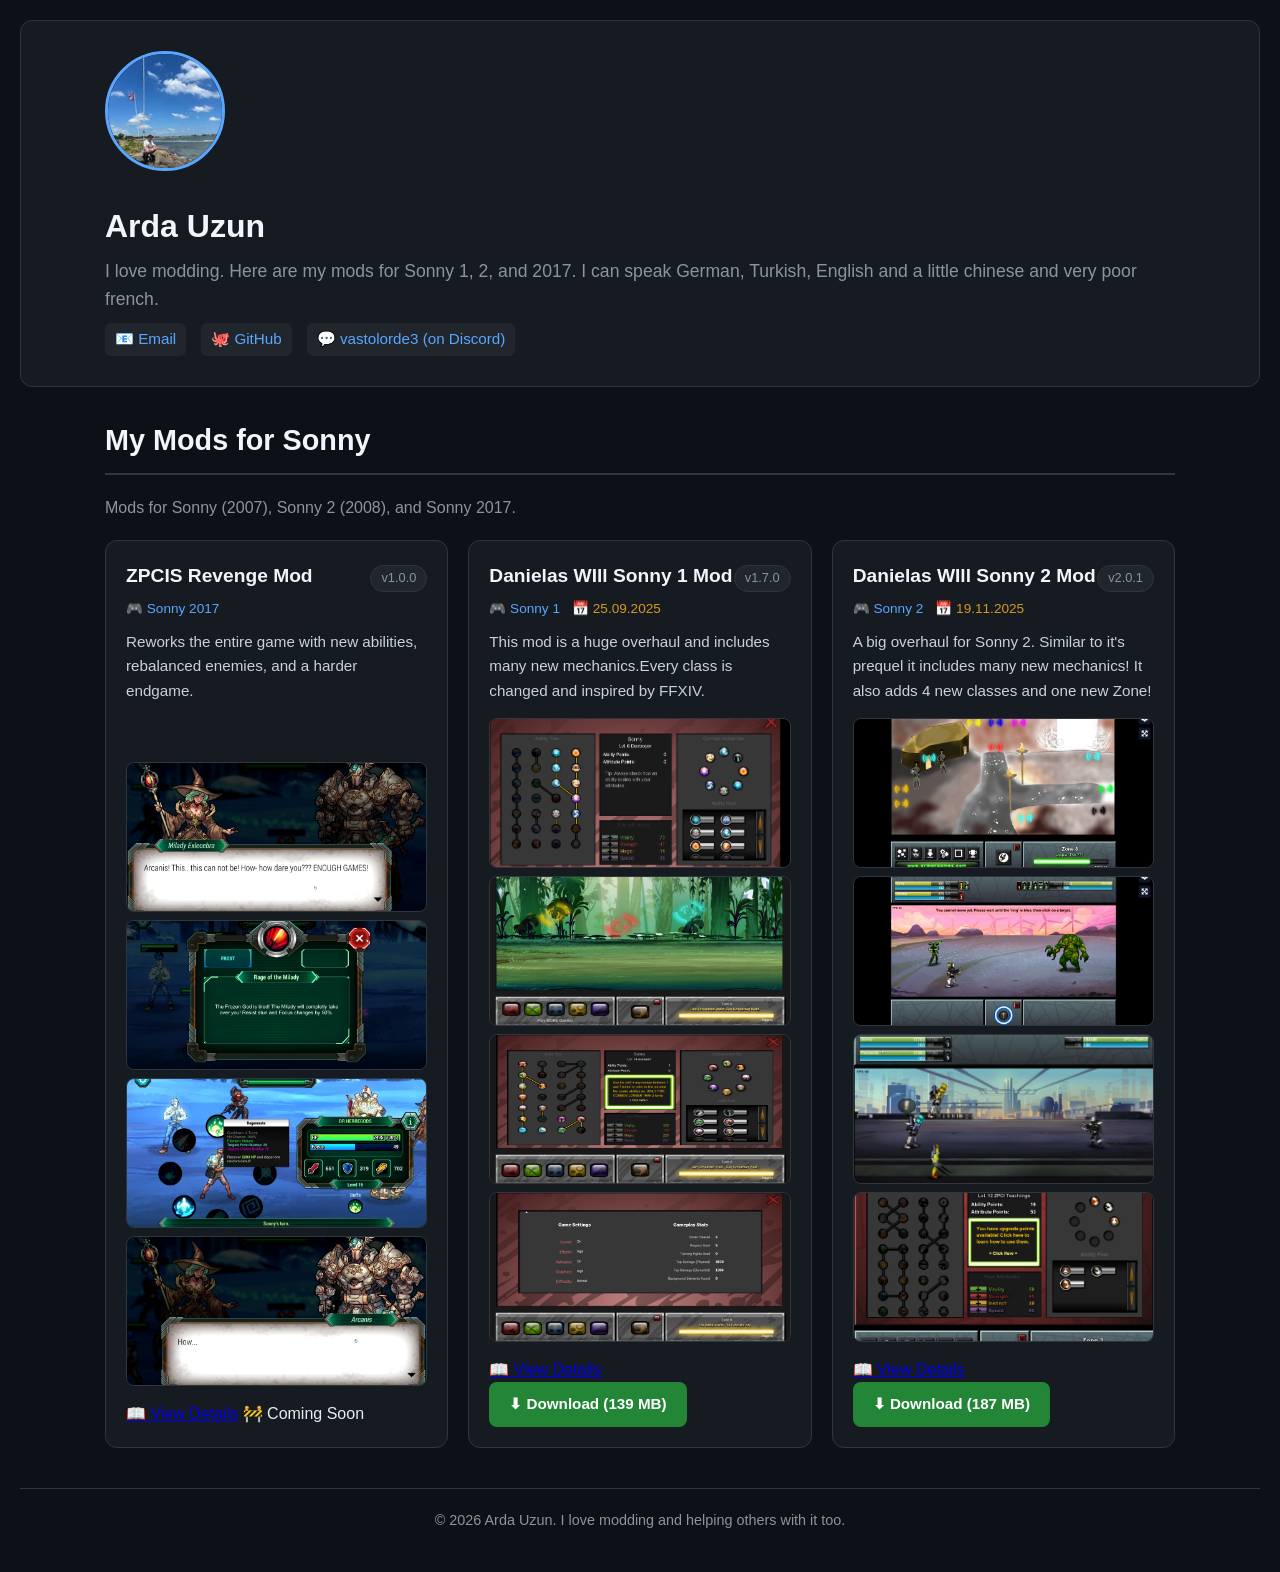
==== index.html @ 2cc6fa06 "Add files via upload" ====
<!DOCTYPE html>
<html lang="en">
<head>
    <meta charset="UTF-8">
    <meta name="viewport" content="width=device-width, initial-scale=1.0">
    <title>Arda Uzun - Sonny Mods</title>
    <link rel="stylesheet" href="style.css">
</head>
<body>

    <!-- ============================================ -->
    <!-- HEADER / ABOUT ME SECTION                    -->
    <!-- ============================================ -->
    <header>
        <div class="container">
            <div class="profile">
                <img id="avatar" src="" alt="Avatar">
                <div class="profile-text">
                    <h1 id="modder-name">Loading...</h1>
                    <p id="modder-bio">Loading...</p>
                    <div class="social-links">
                        <a id="email-link" href="#">📧 Email</a>
                        <a id="github-link" href="#">🐙 GitHub</a>
                        <a id="discord-link" href="#">💬 Discord</a>
                    </div>
                </div>
            </div>
        </div>
    </header>

    <!-- ============================================ -->
    <!-- MODS GALLERY                                 -->
    <!-- ============================================ -->
    <main>
        <div class="container">
            <h2>My Mods for Sonny</h2>
            <p style="color: #8b949e; margin-bottom: 20px;">
                Mods for Sonny (2007), Sonny 2 (2008), and Sonny 2017.
            </p>
            <div id="mod-grid">
                <!-- Mods will be inserted here by JavaScript -->
            </div>
        </div>
    </main>

    <!-- ============================================ -->
    <!-- FOOTER                                       -->
    <!-- ============================================ -->
    <footer>
        <div class="container">
            <p>&copy; <span id="year"></span> Arda Uzun. I love modding and helping others with it too.</p>
        </div>
    </footer>

    <!-- ============================================ -->
    <!-- JAVASCRIPT - Data is embedded directly       -->
    <!-- ============================================ -->
    <script>
        // ------------------------------------------------------------------
        // YOUR DATA IS RIGHT HERE - Edit this object to add/change mods
        // ------------------------------------------------------------------
        const siteData = {
            modder: {
                name: "Arda Uzun",
                bio: "I love modding. Here are my mods for Sonny 1, 2, and 2017. I can speak German, Turkish, English and a little chinese and very poor french.",
                avatar: "a.jpg",
                email: "Ard4Uzun00@outlook.de",
                github: "https://github.com/ArdaUzun-55",
                discord: "vastolorde3"
            },
            mods: [
                {
                    id: "zpciv-revenge-mod",
                    name: "ZPCIS Revenge Mod",
                    game: "Sonny 2017",
                    version: "1.0.0",
                    description: "Reworks the entire game with new abilities, rebalanced enemies, and a harder endgame.",
                    screenshots: [
                        "b (1).jpg",
                        "b (2).jpg",
                        "b (3).jpg",
                        "b (4).jpg"
                    ],
                    downloadUrl: "",
                    downloadSize: "",
                    dateReleased: ""
                },
                {
                    id: "danielas-will",
                    name: "Danielas WIll Sonny 1 Mod",
                    game: "Sonny 1",
                    version: "1.7.0",
                    description: "This mod is a huge overhaul and includes many new mechanics.Every class is changed and inspired by FFXIV.",
                    screenshots: [
                        "c.png",
                        "c2.jpg",
                        "c3.png",
                        "c4.png"
                    ],
                    downloadUrl: "https://github.com/ArdaUzun-55/Danielas-WIll-Mod-Sonny/releases/download/1.401/MOD1.swf",
                    downloadSize: "139 MB",
                    dateReleased: "25.09.2025"
                },
                {
                    id: "danielas-will2",
                    name: "Danielas WIll Sonny 2 Mod",
                    game: "Sonny 2",
                    version: "2.0.1",
                    description: "A big overhaul for Sonny 2. Similar to it's prequel it includes many new mechanics! It also adds 4 new classes and one new Zone!",
                    screenshots: [
                        "d.png",
                        "d2.jpg",
                        "d3.png",
                        "d4.png"
                    ],
                    downloadUrl: "https://github.com/ArdaUzun-55/Danielas-WIll-Mod-Sonny/releases/download/1.401/MOD5.swf",
                    downloadSize: "187 MB",
                    dateReleased: "19.11.2025"
                }
                // Add more mods here, separated by commas
                // {
                //     id: "sonny-2-hardcore",
                //     name: "Sonny 2 Hardcore Mod",
                //     game: "Sonny 2",
                //     version: "2.0.1",
                //     description: "Makes Sonny 2 significantly harder.",
                //     screenshots: ["screenshot1.jpg", "screenshot2.jpg"],
                //     downloadUrl: "https://www.mediafire.com/file/xyz/",
                //     downloadSize: "15 MB",
                //     dateReleased: "2026-07-20"
                // }
            ]
        };

        // ------------------------------------------------------------------
        // POPULATE THE PAGE
        // ------------------------------------------------------------------
        // 1. About Me section
        document.getElementById('modder-name').textContent = siteData.modder.name;
        document.getElementById('modder-bio').textContent = siteData.modder.bio;
        document.getElementById('avatar').src = siteData.modder.avatar;

        document.getElementById('email-link').href = 'mailto:' + siteData.modder.email;
        document.getElementById('github-link').href = siteData.modder.github;

        // Discord handling
        const discordLink = document.getElementById('discord-link');
        if (siteData.modder.discord && !isNaN(siteData.modder.discord)) {
            discordLink.href = 'https://discord.com/users/' + siteData.modder.discord;
        } else if (siteData.modder.discord) {
            discordLink.href = '#';
            discordLink.textContent = '💬 ' + siteData.modder.discord + ' (on Discord)';
        }

        // 2. Mod cards
        const grid = document.getElementById('mod-grid');
        grid.innerHTML = '';

        if (siteData.mods.length === 0) {
            grid.innerHTML = '<p style="color: #8b949e;">No mods released yet. Check back soon!</p>';
        } else {
            siteData.mods.forEach(mod => {
                // Screenshots
                let screenshotsHTML = '';
                if (mod.screenshots && mod.screenshots.length > 0) {
                    screenshotsHTML = '<div class="screenshots">';
                    mod.screenshots.forEach(img => {
                        screenshotsHTML += `<img src="${img}" alt="${mod.name} screenshot" loading="lazy">`;
                    });
                    screenshotsHTML += '</div>';
                }

                // Download button or Coming Soon
                let downloadHTML = '';
                if (mod.downloadUrl && mod.downloadUrl !== '') {
                    downloadHTML = `<a href="${mod.downloadUrl}" class="download-btn" target="_blank">⬇ Download ${mod.downloadSize ? '(' + mod.downloadSize + ')' : ''}</a>`;
                } else {
                    downloadHTML = `<span class="coming-soon">🚧 Coming Soon</span>`;
                }

                // Version
                let versionHTML = '';
                if (mod.version && mod.version !== '') {
                    versionHTML = `<span class="mod-version">v${mod.version}</span>`;
                }

                // Date
                let dateHTML = '';
                if (mod.dateReleased && mod.dateReleased !== '') {
                    dateHTML = `<span class="mod-date">📅 ${mod.dateReleased}</span>`;
                }

                // Build the card - NOW WITH VIEW DETAILS BUTTON
                const card = document.createElement('div');
                card.className = 'mod-card';
                card.innerHTML = `
                    <div class="mod-header">
                        <h3><a href="mods/${mod.id}.html" style="color: #f0f6fc; text-decoration: none;">${mod.name}</a></h3>
                        ${versionHTML}
                    </div>
                    <div class="mod-meta">
                        <span class="mod-game">🎮 ${mod.game}</span>
                        ${dateHTML}
                    </div>
                    <p class="mod-description">${mod.description}</p>
                    ${screenshotsHTML}
                    <div class="mod-actions">
                        <a href="mods/${mod.id}.html" class="view-btn">📖 View Details</a>
                        ${downloadHTML}
                    </div>
                `;
                grid.appendChild(card);
            });
        }

        // 3. Footer year
        document.getElementById('year').textContent = new Date().getFullYear();

        console.log('✅ Site loaded successfully! Data:', siteData);
    </script>

</body>
</html>
---- style.css ----
/* ------------------------------------------------------------------
   RESET & BASE
   ------------------------------------------------------------------ */
* {
    margin: 0;
    padding: 0;
    box-sizing: border-box;
}

body {
    font-family: -apple-system, BlinkMacSystemFont, 'Segoe UI', Roboto, sans-serif;
    background-color: #0d1117;
    color: #e6edf3;
    line-height: 1.6;
    padding: 20px;
}

.container {
    max-width: 1100px;
    margin: 0 auto;
    padding: 0 15px;
}

/* ------------------------------------------------------------------
   HEADER / PROFILE
   ------------------------------------------------------------------ */
header {
    background: #161b22;
    border-radius: 12px;
    padding: 30px;
    margin-bottom: 30px;
    border: 1px solid #30363d;
}

.profile {
    display: flex;
    align-items: center;
    gap: 30px;
    flex-wrap: wrap;
}

#avatar {
    width: 120px;
    height: 120px;
    border-radius: 50%;
    border: 3px solid #58a6ff;
    object-fit: cover;
    background: #21262d;
}

.profile-text h1 {
    font-size: 2rem;
    color: #f0f6fc;
    margin-bottom: 5px;
}

.profile-text p {
    color: #8b949e;
    font-size: 1.1rem;
    margin-bottom: 10px;
}

.social-links {
    display: flex;
    gap: 15px;
    flex-wrap: wrap;
}

.social-links a {
    color: #58a6ff;
    text-decoration: none;
    font-size: 0.95rem;
    padding: 4px 10px;
    border-radius: 6px;
    background: #21262d;
    transition: background 0.2s;
}

.social-links a:hover {
    background: #30363d;
}

/* ------------------------------------------------------------------
   MOD GRID
   ------------------------------------------------------------------ */
main h2 {
    font-size: 1.8rem;
    margin-bottom: 20px;
    color: #f0f6fc;
    border-bottom: 2px solid #30363d;
    padding-bottom: 10px;
}

#mod-grid {
    display: grid;
    grid-template-columns: repeat(auto-fill, minmax(320px, 1fr));
    gap: 20px;
}

/* ------------------------------------------------------------------
   MOD CARD
   ------------------------------------------------------------------ */
.mod-card {
    background: #161b22;
    border: 1px solid #30363d;
    border-radius: 12px;
    padding: 20px;
    transition: border-color 0.2s, transform 0.1s;
    display: flex;
    flex-direction: column;
}

.mod-card:hover {
    border-color: #58a6ff;
    transform: translateY(-2px);
}

.mod-header {
    display: flex;
    justify-content: space-between;
    align-items: baseline;
    margin-bottom: 6px;
}

.mod-header h3 {
    font-size: 1.2rem;
    color: #f0f6fc;
}

.mod-version {
    font-size: 0.8rem;
    background: #21262d;
    padding: 2px 10px;
    border-radius: 20px;
    color: #8b949e;
    border: 1px solid #30363d;
}

.mod-meta {
    display: flex;
    flex-wrap: wrap;
    gap: 12px;
    font-size: 0.85rem;
    color: #8b949e;
    margin-bottom: 10px;
}

.mod-game { color: #58a6ff; }
.mod-size { color: #7ee787; }
.mod-date { color: #d29922; }

.mod-description {
    color: #c9d1d9;
    font-size: 0.95rem;
    margin-bottom: 15px;
    flex-grow: 1;
}

/* Screenshots */
.screenshots {
    display: flex;
    gap: 8px;
    flex-wrap: wrap;
    margin-bottom: 15px;
}

.screenshots img {
    width: 100%;
    max-height: 150px;
    object-fit: cover;
    border-radius: 8px;
    border: 1px solid #30363d;
    background: #0d1117;
}

/* Download button */
.download-btn {
    display: inline-block;
    background: #238636;
    color: #fff;
    padding: 10px 20px;
    border-radius: 8px;
    text-decoration: none;
    font-weight: 600;
    font-size: 0.95rem;
    text-align: center;
    transition: background 0.2s;
    margin-top: auto;
    align-self: flex-start;
}

.download-btn:hover {
    background: #2ea043;
}

/* ------------------------------------------------------------------
   FOOTER
   ------------------------------------------------------------------ */
footer {
    margin-top: 40px;
    padding: 20px 0;
    border-top: 1px solid #30363d;
    text-align: center;
    color: #8b949e;
    font-size: 0.9rem;
}

/* ------------------------------------------------------------------
   RESPONSIVE: Makes it look good on phones
   ------------------------------------------------------------------ */
@media (max-width: 700px) {
    .profile {
        flex-direction: column;
        text-align: center;
    }

    .social-links {
        justify-content: center;
    }

    #mod-grid {
        grid-template-columns: 1fr;
    }

    .mod-header {
        flex-direction: column;
        align-items: flex-start;
        gap: 4px;
    }
}
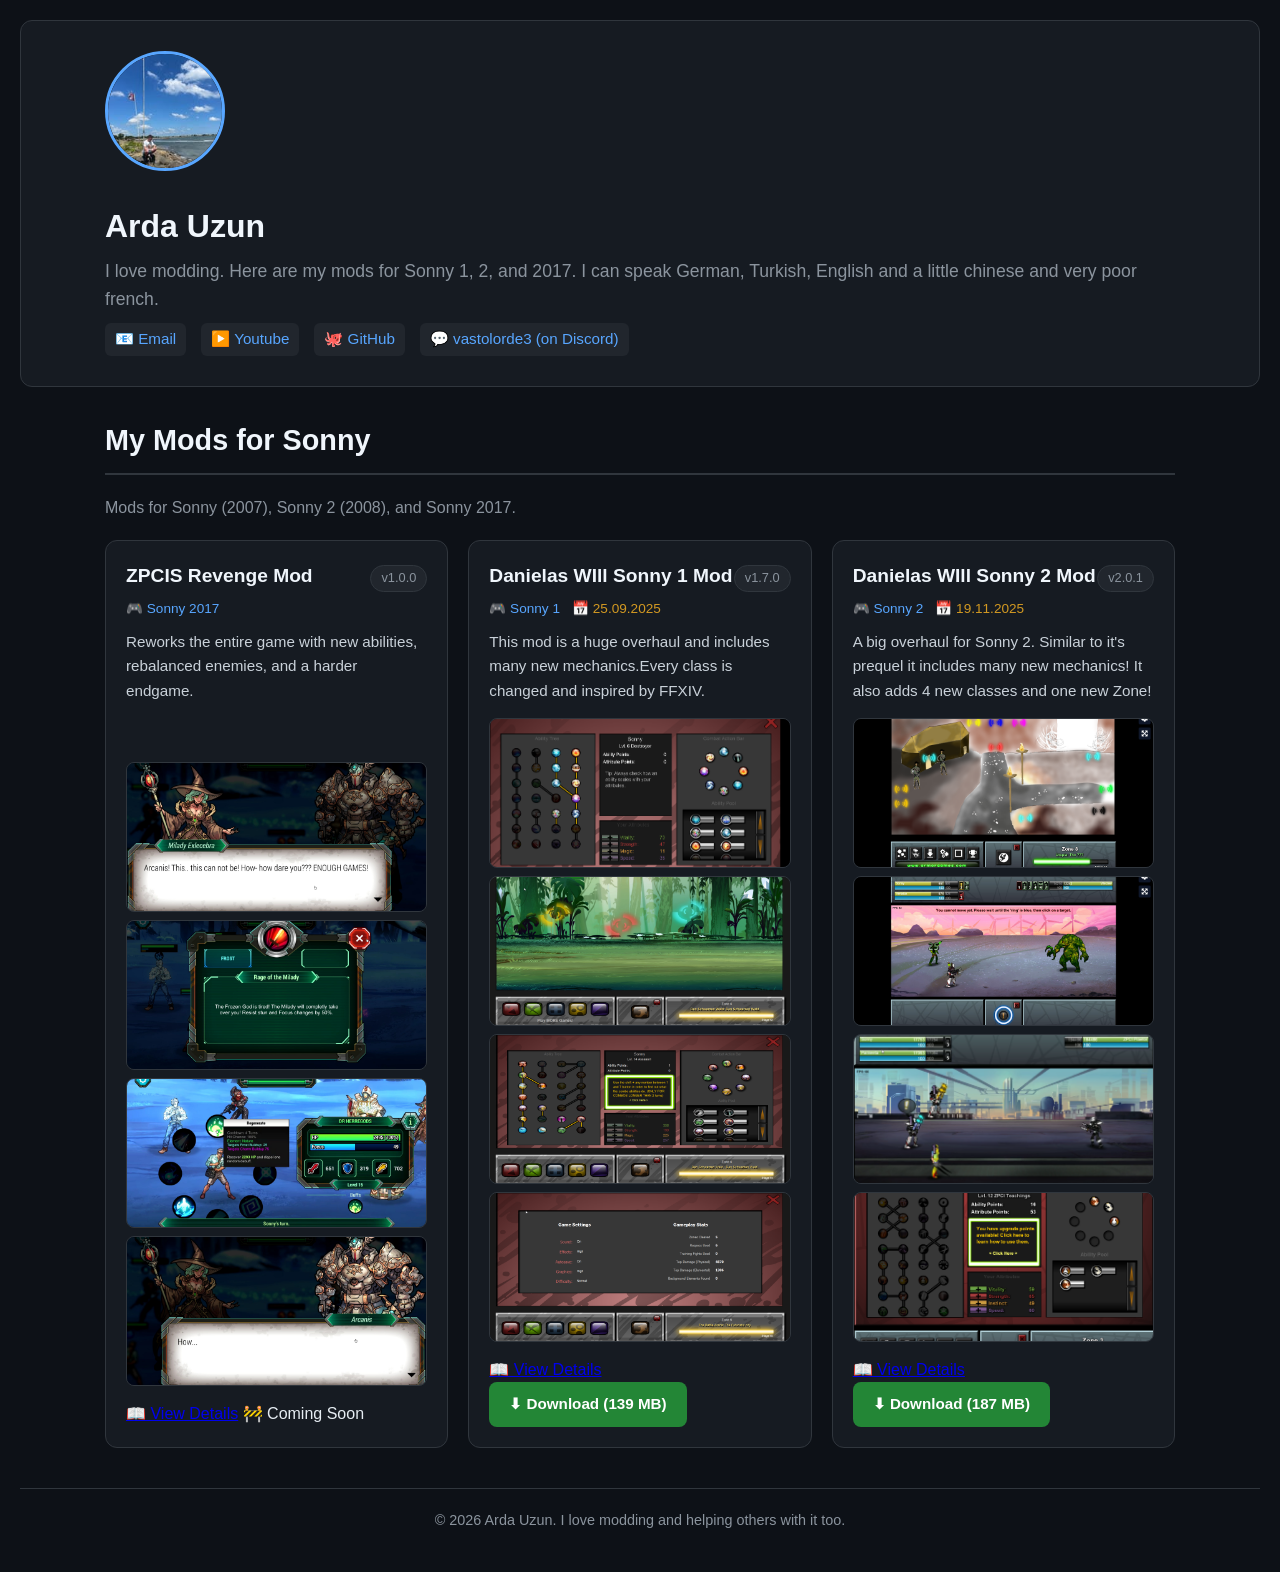
==== commit c4497d46: "Update index.html" ====
--- a/index.html
+++ b/index.html
@@ -20,6 +20,7 @@
                     <p id="modder-bio">Loading...</p>
                     <div class="social-links">
                         <a id="email-link" href="#">📧 Email</a>
+                        <a id="youtube-link" href="#">▶️ Youtube</a>
                         <a id="github-link" href="#">🐙 GitHub</a>
                         <a id="discord-link" href="#">💬 Discord</a>
                     </div>
@@ -65,6 +66,7 @@
                 bio: "I love modding. Here are my mods for Sonny 1, 2, and 2017. I can speak German, Turkish, English and a little chinese and very poor french.",
                 avatar: "a.jpg",
                 email: "Ard4Uzun00@outlook.de",
+                youtube: "https://www.youtube.com/@ArdaUzun8125",
                 github: "https://github.com/ArdaUzun-55",
                 discord: "vastolorde3"
             },
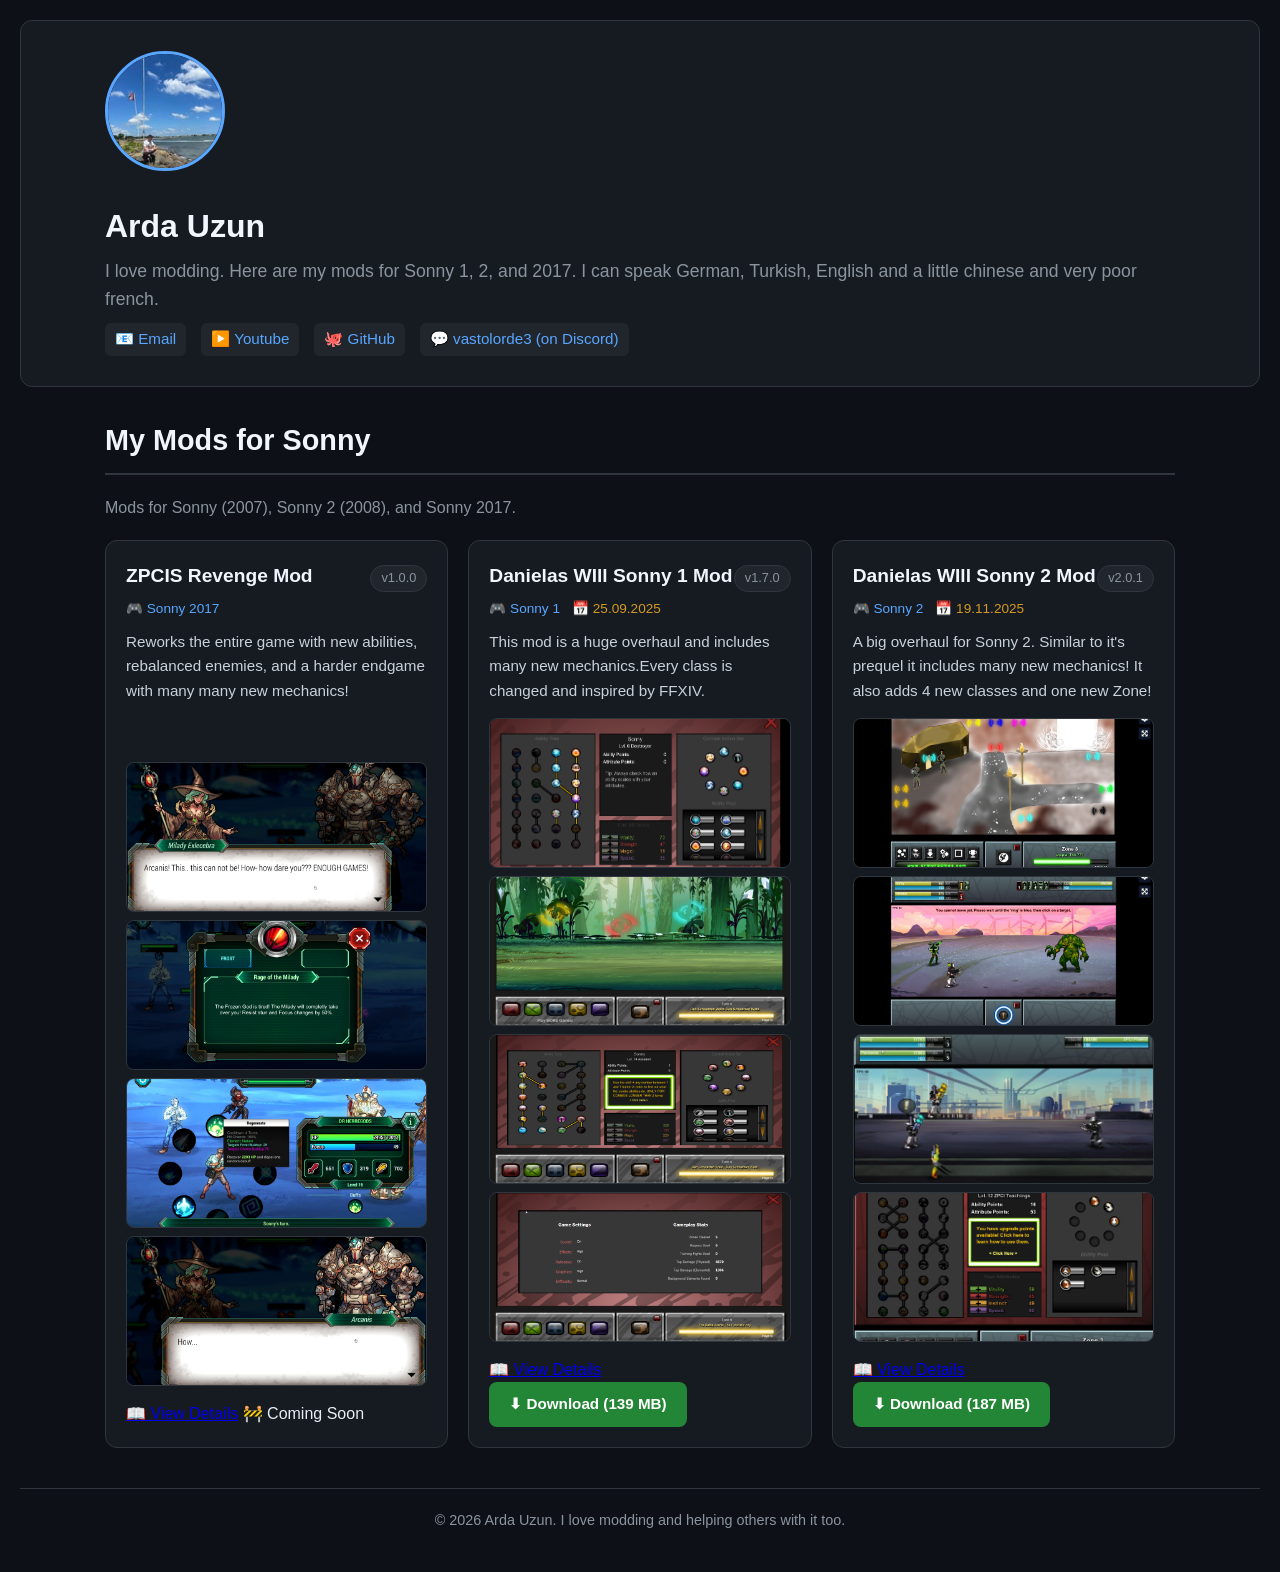
==== commit 0b38611a: "Update index.html" ====
--- a/index.html
+++ b/index.html
@@ -76,7 +76,7 @@
                     name: "ZPCIS Revenge Mod",
                     game: "Sonny 2017",
                     version: "1.0.0",
-                    description: "Reworks the entire game with new abilities, rebalanced enemies, and a harder endgame.",
+                    description: "Reworks the entire game with new abilities, rebalanced enemies, and a harder endgame with many many new mechanics!",
                     screenshots: [
                         "b (1).jpg",
                         "b (2).jpg",
@@ -143,6 +143,7 @@
         document.getElementById('avatar').src = siteData.modder.avatar;
 
         document.getElementById('email-link').href = 'mailto:' + siteData.modder.email;
+        document.getElementById('youtube-link').href = siteData.modder.youtube;
         document.getElementById('github-link').href = siteData.modder.github;
 
         // Discord handling
--- a/style.css
+++ b/style.css
@@ -227,4 +227,23 @@
         align-items: flex-start;
         gap: 4px;
     }
+}
+/* ------------------------------------------------------------------
+   YOUTUBE BUTTON
+   ------------------------------------------------------------------ */
+.youtube-btn {
+    display: inline-block;
+    background: #ff0000;
+    color: #fff;
+    padding: 10px 20px;
+    border-radius: 8px;
+    text-decoration: none;
+    font-weight: 600;
+    font-size: 0.95rem;
+    text-align: center;
+    transition: background 0.2s;
+}
+
+.youtube-btn:hover {
+    background: #cc0000;
 }
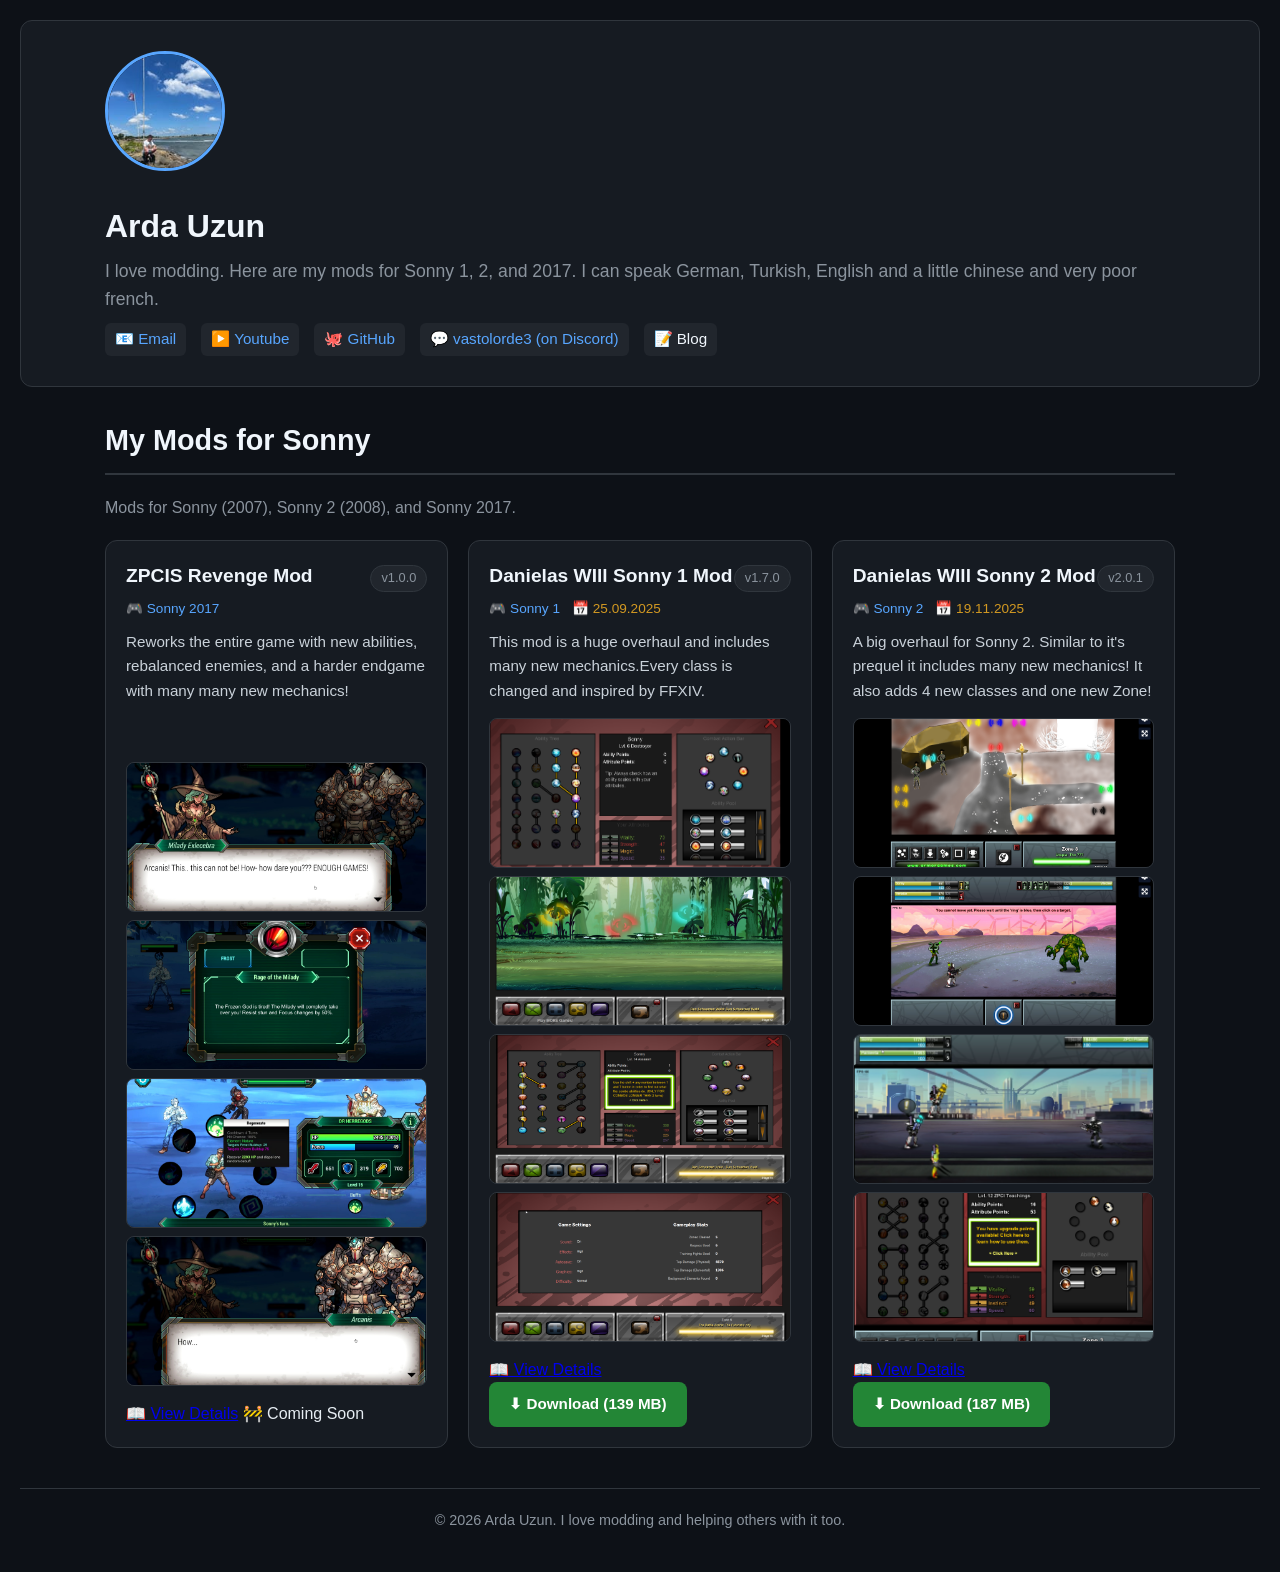
==== commit 2962aa43: "pdate" ====
--- a/index.html
+++ b/index.html
@@ -1,11 +1,13 @@
 <!DOCTYPE html>
 <html lang="en">
+
 <head>
     <meta charset="UTF-8">
     <meta name="viewport" content="width=device-width, initial-scale=1.0">
     <title>Arda Uzun - Sonny Mods</title>
     <link rel="stylesheet" href="style.css">
 </head>
+
 <body>
 
     <!-- ============================================ -->
@@ -22,7 +24,8 @@
                         <a id="email-link" href="#">📧 Email</a>
                         <a id="youtube-link" href="#">▶️ Youtube</a>
                         <a id="github-link" href="#">🐙 GitHub</a>
-                        <a id="discord-link" href="#">💬 Discord</a>
+                        <a id="discord-link" href="#">💬 Discord</a>    
+                        <a href="blog.html" style="color: #f0f6fc;">📝 Blog</a>
                     </div>
                 </div>
             </div>
@@ -223,4 +226,5 @@
     </script>
 
 </body>
+
 </html>
--- a/style.css
+++ b/style.css
@@ -246,4 +246,94 @@
 
 .youtube-btn:hover {
     background: #cc0000;
+}
+/* ------------------------------------------------------------------
+   BLOG CARDS
+   ------------------------------------------------------------------ */
+.blog-card {
+    background: #161b22;
+    border: 1px solid #30363d;
+    border-radius: 12px;
+    padding: 20px;
+    margin-bottom: 20px;
+    transition: border-color 0.2s;
+}
+
+.blog-card:hover {
+    border-color: #58a6ff;
+}
+
+.blog-header {
+    display: flex;
+    justify-content: space-between;
+    align-items: baseline;
+    flex-wrap: wrap;
+    gap: 10px;
+    margin-bottom: 8px;
+}
+
+.blog-header h3 {
+    font-size: 1.3rem;
+    color: #f0f6fc;
+}
+
+.blog-date {
+    color: #8b949e;
+    font-size: 0.9rem;
+}
+
+.blog-tags {
+    margin-bottom: 10px;
+}
+
+.tag {
+    background: #21262d;
+    padding: 2px 10px;
+    border-radius: 20px;
+    color: #58a6ff;
+    font-size: 0.8rem;
+    margin-right: 6px;
+}
+
+.blog-excerpt {
+    color: #c9d1d9;
+    line-height: 1.6;
+    margin-bottom: 15px;
+}
+
+.blog-actions {
+    display: flex;
+    gap: 10px;
+}
+
+/* Blog post content */
+#post-content {
+    color: #c9d1d9;
+    font-size: 1.05rem;
+    line-height: 1.8;
+}
+
+#post-content h2, #post-content h3, #post-content h4 {
+    color: #f0f6fc;
+    margin-top: 25px;
+    margin-bottom: 10px;
+}
+
+#post-content ul, #post-content ol {
+    padding-left: 25px;
+    margin: 10px 0;
+}
+
+#post-content blockquote {
+    border-left: 3px solid #58a6ff;
+    padding-left: 15px;
+    color: #8b949e;
+    margin: 15px 0;
+}
+
+#post-content code {
+    background: #0d1117;
+    padding: 2px 6px;
+    border-radius: 4px;
+    font-family: monospace;
 }
